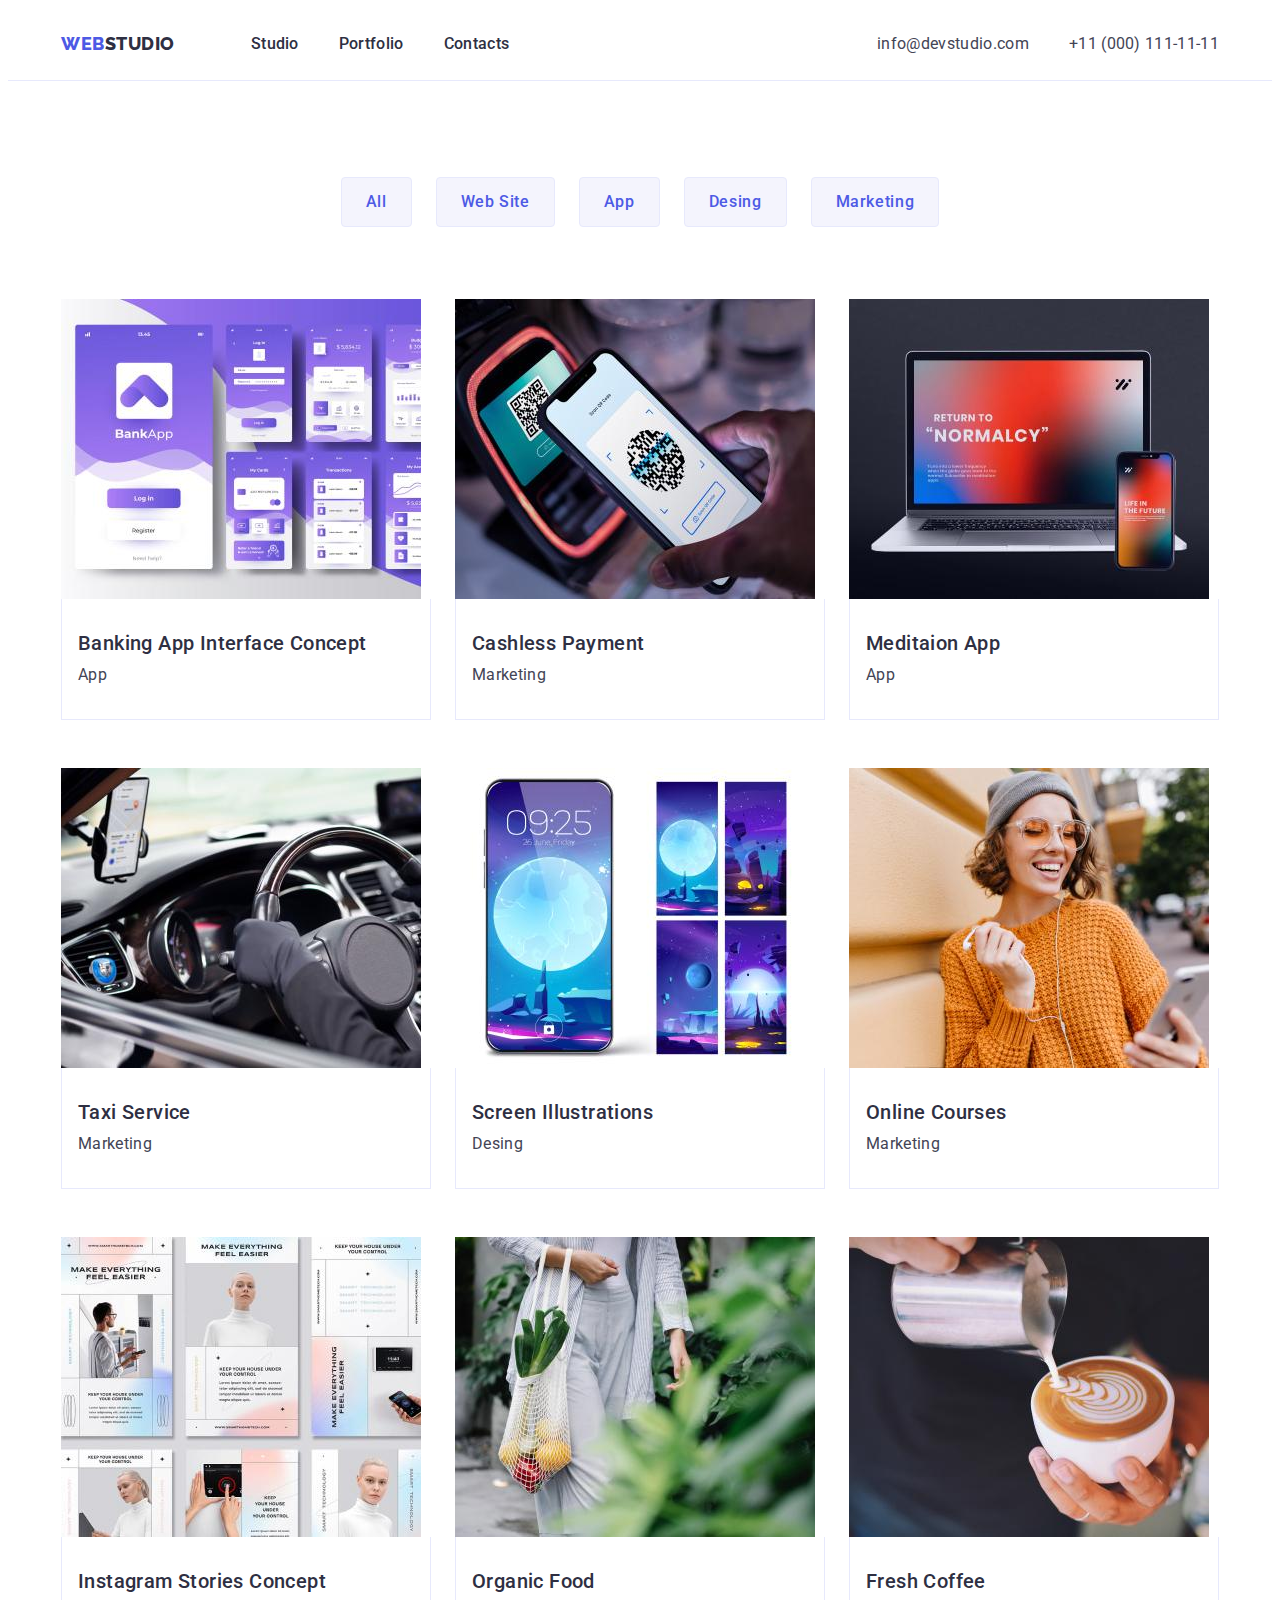
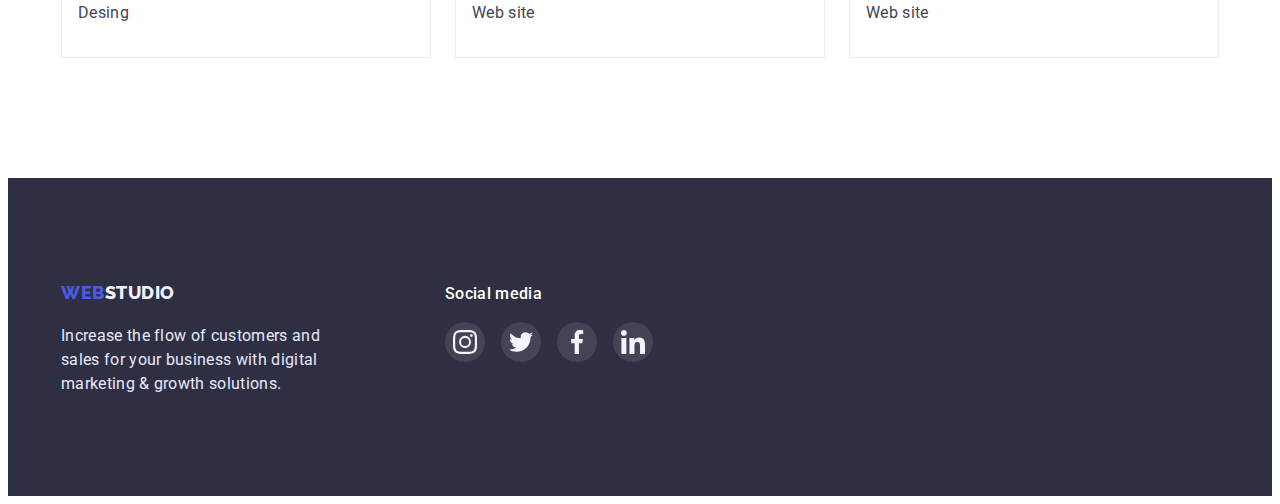
==== portfolio.html @ 3898a959 "Initial commit" ====
<!DOCTYPE html>
<html lang="en">
  <head>
    <meta charset="UTF-8" />
    <meta http-equiv="X-UA-Compatible" content="IE=edge" />
    <meta name="viewport" content="width=device-width, initial-scale=1.0" />
    <title>Portfolio</title>
    <link href="https://fonts.googleapis.com/css2?family=Raleway:wght@800&family=Roboto:wght@400;500;700;900&display=swap" 
    rel="stylesheet">
    <link rel="stylesheet" href="https://cdnjs.cloudflare.com/ajax/libs/modern-normalize/1.1.0/modern-normalize.min.css" 
    integrity="sha512-wpPYUAdjBVSE4KJnH1VR1HeZfpl1ub8YT/NKx4PuQ5NmX2tKuGu6U/JRp5y+Y8XG2tV+wKQpNHVUX03MfMFn9Q==" 
    crossorigin="anonymous" 
    referrerpolicy="no-referrer" 
    />
    <link rel="stylesheet" href="./css/styles.css">
  </head>
  <body>
    <header class="page-header">
      <div class="container header-container">
        <nav class="wrap-header">
          <a href="./index.html" class="logo-header link"><span class="accent">Web</span>Studio</a>
          <ul class="site-nav wrap-header dots">
            <li><a href="./index.html" class="nav-link link">Studio</a></li>
            <li><a href="./portfolio.html" class="nav-link link">Portfolio</a></li>
            <li><a href="" class="nav-link link">Contacts</a></li>
          </ul>
        </nav>
        <address class="address">
          <ul class="wrap-adress dots">
              <li><a href="mailto:info@devstudio.com" class="contact-link link">info@devstudio.com</a></li>
              <li><a href="tel:+110001111111" class="contact-link link">+11 (000) 111-11-11</a></li>
          </ul>
        </address>
      </div>
    </header>
    <main>
      <section class="portfolio">
        <h1 class="visually-hidden">Filters</h1>
        <div class="container">
          <ul class="list-filters dots">
              <li><button type="button" class="filters">All</button></li>
              <li><button type="button" class="filters">Web Site</button></li>
              <li><button type="button" class="filters">App</button></li>
              <li><button type="button" class="filters">Desing</button></li>
              <li><button type="button" class="filters">Marketing</button></li>
          </ul>
          <h2 class="visually-hidden">Projects</h2>
          <ul class="projects dots">
            <li class="project-card">
              <a class="projects-card-link link">
                <img
                  src="./images/img(1).jpg"
                  alt="Banking App"
                  width="360"
                />
                <div class="project-content">
                  <h3 class="project-title">Banking App Interface Concept</h3>
                  <p class="project-type">App</p>
                </div>
                </a>
            </li>
            <li class="project-card">
              <a class="projects-card-link link">
                <img
                  src="./images/img(2).jpg"
                  alt="Cashless Payment"
                  width="360"
                />
                <div class="project-content">
                  <h3 class="project-title">Cashless Payment</h3>
                  <p class="project-type">Marketing</p>
                </div>
              </a>
            </li>
            <li class="project-card">
              <a class="projects-card-link link">
                <img
                  src="./images/img(3).jpg"
                  alt="Meditaion App"
                  width="360"
                />
                <div class="project-content">
                  <h3 class="project-title">Meditaion App</h3>
                  <p class="project-type">App</p>
                </div>
              </a>
            </li>
            <li class="project-card">
              <a class="projects-card-link link">
                <img
                  src="./images/img(4).jpg"
                  alt="Taxi Service"
                  width="360"
                />
                <div class="project-content">
                  <h3 class="project-title">Taxi Service</h3>
                  <p class="project-type">Marketing</p>
                </div>
              </a>
            </li>
            <li class="project-card">
              <a class="projects-card-link link">
                <img
                  src="./images/img(5).jpg"
                  alt="Screen Illustrations"
                  width="360"
                />
                <div class="project-content">
                  <h3 class="project-title">Screen Illustrations</h3>
                  <p class="project-type">Desing</p>
                </div>
              </a>
            </li>
            <li class="project-card">
              <a class="projects-card-link link">
                <img
                  src="./images/img(6).jpg"
                  alt="Online Courses"
                  width="360"
                />
                <div class="project-content">
                  <h3 class="project-title">Online Courses</h3>
                  <p class="project-type">Marketing</p>
                </div>
              </a>
            </li>
            <li class="project-card">
              <a class="projects-card-link link">
                <img
                  src="./images/img(7).jpg"
                  alt="Instagram Stories Concept"
                  width="360"
                />
                <div class="project-content">
                  <h3 class="project-title">Instagram Stories Concept</h3>
                  <p class="project-type">Desing</p>
                </div>
              </a>
            </li>
            <li class="project-card">
              <a class="projects-card-link link">
                <img
                src="./images/img(8).jpg"
                alt="Organic Food"
                width="360"
              />
              <div class="project-content">
                <h3 class="project-title">Organic Food</h3>
                <p class="project-type">Web site</p>
              </div>
              </a>
            </li>
            <li class="project-card">
              <a class="projects-card-link link">
                <img
                src="./images/img(9).jpg"
                alt="Fresh Coffee"
                width="360"
              />
              <div class="project-content">
                <h3 class="project-title">Fresh Coffee</h3>
                <p class="project-type">Web site</p>
              </div>
              </a>
            </li>
          </ul>
        </div>
      </section>
    </main>
    <footer class="page-footer">
      <div class="container footer-container">
        <div class="footer-logo">
          <a href="./index.html" class="logo-footer link"><span class="accent">Web</span>Studio</a>
          <p class="text-footer">
            Increase the flow of customers and sales for your business with digital marketing & growth solutions.
          </p>
        </div>
          <div class="footer-soc-contacts">
          <p class="footer-soc-header">Social media</p>
          <ul class="footer-soc-list list dots">
            <li class="footer-soc-item">
              <a class="footer-soc-link link" href="">
                <svg class="footer-soc-icon" wigth="24" height="24">
                  <use href="./images/icons.svg#icon-instagramteam">
                  </use>
                </svg>
              </a>
            </li>
            <li class="footer-soc-item">
              <a class="footer-soc-link link" href="">
                <svg class="footer-soc-icon" wigth="24" height="24">
                  <use href="./images/icons.svg#icon-twitterteam">
                  </use>
                </svg>
              </a>
            </li>
            <li class="footer-soc-item">
              <a class="footer-soc-link link" href="">
                <svg class="footer-soc-icon" wigth="24" height="24">
                  <use href="./images/icons.svg#icon-facebookteam">
                  </use>
                </svg>
              </a>
            </li>
            <li class="footer-soc-item">
              <a class="footer-soc-link link" href="">
                <svg class="footer-soc-icon" wigth="24" height="24">
                  <use href="./images/icons.svg#icon-linkedinteam">
                  </use>
                </svg>
              </a>
            </li>
          </ul>
          </div>
      </div>
    </footer>
  </body>
</html>
---- css/styles.css ----
/* --------------WEBSTUDIO-----------*/
:root {
    --main-navy: #2E2F42;
    --text-slate: #434455;
    --main-white: #ffffff;
    --logo-iris: #4D5AE5;
    --active-ocean: #404BBF;
    --back-cloud: #F4F4FD;
    --cornflower: #E7E9FC;
    --outline-color: red;
    --border-color: #8E8F99;
    --active-icons: #31D0AA;
    --footer-link-bg: rgba(255, 255, 255, 0.1);
    --hero-gradient: linear-gradient(rgba(46, 47, 66, 0.7), rgba(46, 47, 66, 0.7));

  }
html {
    box-sizing: border-box;
}

  /* обнулили автоматичні маржин і падінг*/
p,
h1,
h2,
h3,
h4,
h5,
h6 {
    margin: 0;
}
ul {
    margin: 0;
    padding-left: 0;
  }
img {
    display: block;
    max-width: 100%;
    height: auto;
}
.dots {
    list-style: none; 
}
.link {
    text-decoration: none;
}
.list {
    list-style: none;
}
body {
    color: var(--main-navy);
    background-color: var(--main-white);
    font-family: 'Roboto', sans-serif;
    font-weight: 400;
}
.container {
    max-width: 1158px;
    padding: 0 15px;
    margin: 0 auto;
    /*outline: 2px solid var(--outline-color);*/
}
.page-header {
    border-bottom: 1px solid var(--cornflower);
    padding-top: 24px;
    padding-bottom: 24px;
    
}
.header-container {
    display: flex;
    justify-content: space-between;
    align-items: center;
}
.wrap-header {
    display: flex;
    justify-content: space-between;
    align-items: center;
}
.logo-header {
    color: var(--main-navy);
    font-family: 'Raleway', sans-serif;
    font-weight: 800;
    font-size: 18px;
    line-height: 1.33;
    letter-spacing: 0.03em;
    text-transform: uppercase;
    margin-right: 76px;
    
}
.accent {
    color: var(--logo-iris);
}
.site-nav {
    color: var(--main-navy);
    background-color: var(--main-white);
    gap: 40px;
    
}
.nav-link {
    font-weight: 500;
    font-size: 16px;
    line-height: 1.5;
    letter-spacing: 0.02em;
    color: var(--main-navy);
   
    
}
.nav-link:hover {
    color: var(--active-ocean);
}
.nav-link:focus {
    text-decoration: underline;
    color: var(--active-ocean);
}
.address {
    color: var(--text-slate);
    background-color: var(--main-white);
    font-style: normal;
    
}
.wrap-adress {
    display: flex;
   
    align-items: center;
    gap: 40px;
}
.contact-link {
    color: var(--text-slate);
    font-weight: 400;
    font-size: 16px;
    line-height: 1.5;
    letter-spacing: 0.02em;
    margin-right: auto;
}
.contact-link:hover {
    color: var(--active-ocean);
}
.contact-link:focus {
    color: var(--active-ocean);
}
.block {
    background-color: var(--main-navy);
    background-image: var(--hero-gradient), url('../images/people-office.jpg');
    color: var(--main-white);
    text-align: center;
    padding-top: 188px;
    padding-bottom: 188px;
    background-position: center;
    background-repeat: no-repeat;
    background-size: cover;
    max-width: 1440px;
    margin: 0px auto;
}

.block-title {
    max-width: 496px;
    height: 120px;
    font-weight: 700;
    font-size: 56px;
    line-height: 1.07;
    letter-spacing: 0.02em;
    margin: auto;
    text-align: center; 
    
}
.button {
    width: 169px;
    height: 56px;
    color: var(--main-white);
    background-color: var(--logo-iris);
    font-family: inherit;
    font-weight: 500;
    font-size: 16px;
    line-height: 1.5;
    border-radius: 4px;
    cursor: pointer;
    margin-top: 48px;
    padding: 16px 32px;
    border: none;
    
}
.button:hover {
    color: var(--main-white);
    background-color: var(--active-ocean);
}
.button:focus {
    color: var(--main-white);
    background-color: var(--active-ocean);
}


/*---Add visually-hidden--*/
.visually-hidden {
    position: absolute;
    width: 1px;
    height: 1px;
    margin: -1px;
    border: 0;
    padding: 0;
    
    white-space: nowrap;
    clip-path: inset(100%);
    clip: rect(0 0 0 0);
    overflow: hidden;
}
/*----------Section 1-------------*/
.block-specifics {
    padding-top: 120px;
    padding-bottom: 120px;

}
.wrap-specifics {
    display: flex;  
    gap: 24px;

}
.specifics-card {
    width: calc((100% - 72px)/4);
    padding: 0px;
    
  
}
.title-specifics {
    font-weight: 500;
    font-size: 20px;
    line-height: 1.2;
    letter-spacing: 0.02em;
    margin-bottom: 8px;
    margin-top: 8px;
    
}
.text-specifics {
    font-size: 16px;
    line-height: 1.5;
    letter-spacing: 0.02em;
    color: var(--text-slate);
    
}
.specifics-visual {
    width: 100%;
    height: 112px;
    border-radius: 5px;
    display: flex;
    align-items: center;
    justify-content: center;
    background-color: var(--back-cloud);
    color: var(--main-navy);
}
.specifics-icon {
    fill: currentColor;
}
/*----------Section 2-------------*/
.photos {
    padding-top: 0;
}
.wrap-photos {
    display: flex;
    gap: 24px;
}
.item-photos {
    width: calc((100% - 48px)/3);

}
.title-section {
    font-weight: 700;
    font-size: 36px;
    line-height: 1.11;
    text-align: center;
    letter-spacing: 0.02em;
    text-transform: capitalize;
    margin-bottom: 72px;
}
/*----------Section3-------------*/
.team {
    background-color: var(--back-cloud);
    padding-top: 120px;
    padding-bottom: 110px;

}
.wrap-team {
    display: flex;
    gap: 24px;
}
.team-card {
    color: var(--main-navy);
    background-color: var(--main-white);
    width: calc((100% - 72px)/4);
    box-shadow: 0px 1px 6px rgba(46, 47, 66, 0.08), 0px 1px 1px rgba(46, 47, 66, 0.16), 0px 2px 1px rgba(46, 47, 66, 0.08);
    border-radius: 0px 0px 4px 4px;
}
.card-content {
    padding: 32px 16px;
   
}
.title-team {
    font-weight: 500;
    font-size: 20px;
    line-height: 1.2;
    letter-spacing: 0.02em;
    margin-bottom: 8px;
    text-align: center;
}

.text-team {
    font-size: 16px;
    line-height: 1.5;
    letter-spacing: 0.02em;
    color: var(--text-slate);
    text-align: center;
    margin-bottom: 8px;
    
}
/*-----------------------SVG Icons------------*/
.team-soc-list {
   
    display: flex;
    justify-content: center;
    align-items: center;
    gap: 24px;
    
}
.team-soc-item {
    height: 40px;
    width: 40px;
}
.team-soc-link {
    background: var(--logo-iris);
    color: var(--cornflower);
    width: 100%;
    height: 100%;
    border-radius: 50%;
    display: flex;
    justify-content: center;
    align-items: center;
    
}
.team-soc-icon {
    fill: currentColor;
}
.team-soc-link:is(:hover, :focus) {
    background: var(--active-ocean);
    color: var(--cornflower);
}
/*------------Section 4 Customers---------*/

.customers {
    padding-top: 130px;
    padding-bottom: 120px;
}
.customers-list {
    display: flex;
    justify-content: space-between;
    gap: 24px;
}
.customers-item {
    width: calc((100% - 120px)/6);
    height: 88px;
}
.customers-link {
    padding: 16px 32px;
    display: flex;
    color: var(--border-color);
    width: 100%;
    height: 100%;
    border: 1px solid var(--border-color);
    border-radius: 5px;
}
.customers-icon {
    fill: currentColor;
}

.customers-link:is(:hover, :focus) {
    border-color: var(--active-ocean);
    color: var(--active-ocean);
}


/*----------Footer-------------*/
.page-footer {
    background-color: var(--main-navy);
    color: var(--cornflower);
    padding-top: 100px;
    padding-bottom: 100px;
}
.footer-container {
    display: flex;
    align-items: baseline;
    gap: 120px;
}
.footer-logo {
    display: wrap;
}
.logo-footer {
    color: var(--back-cloud);
    font-family: 'Raleway', sans-serif;
    font-weight: 800;
    font-size: 18px;
    line-height: 1.67;
    letter-spacing: 0.03em;
    text-transform: uppercase;
    margin-bottom: 16px;
}
.text-footer {
    font-size: 16px;
    line-height: 1.5;
    letter-spacing: 0.02em;
    margin-top: 16px;
    width: 264px;
}
.footer-soc-contacts {
    display: block;
}
.footer-soc-header {
    color: var(--main-white);
    font-weight: 500;
    font-size: 16px;
    line-height: 1.5;
    letter-spacing: 0.02em;
    margin-bottom: 16px;
}
.footer-soc-list {
    display: flex;
    gap: 16px;
}
.footer-soc-item {
    width: 40px;
    height: 40px;

}
.footer-soc-link {
    background: var(--footer-link-bg);
    color: var(--back-cloud);
    width: 100%;
    height: 100%;
    border-radius: 50%;
    display: flex;
    justify-content: center;
    align-items: center;

}
.footer-soc-icon {
    fill: currentColor;
}
.footer-soc-link:is(:hover, :focus) {
    background: var(--active-icons);
    color: var(--back-cloud);
}


/*--------------------PoRTFOLIO-----------------*/
.portfolio {
    padding-top: 96px;
    padding-bottom: 120px;
}
.list-filters {
    margin-bottom: 72px;
    display: flex;
    justify-content: center;
    gap: 24px;
}  
.filters {
    font-family: inherit;
    font-weight: 500;
    font-size: 16px;
    line-height: 1.5;
    text-align: center;
    letter-spacing: 0.04em;
    color: var(--logo-iris);
    background-color: var(--back-cloud);
    cursor: pointer;
    border: 1px solid var(--cornflower);
    border-radius: 4px;
    padding: 12px 24px;

}
.filters:hover {
    color: var(--main-white);
    background-color: var(--active-ocean);
    border-color: transparent;
    box-shadow: 0px 3px 1px rgba(0, 0, 0, 0.1), 0px 2px 1px rgba(0, 0, 0, 0.08), 0px 2px 2px rgba(0, 0, 0, 0.12);
}
.filters:focus {
    color: var(--main-white);
    background-color: var(--active-ocean);
    border-color: transparent;
    box-shadow: 0px 3px 1px rgba(0, 0, 0, 0.1), 0px 2px 1px rgba(0, 0, 0, 0.08), 0px 2px 2px rgba(0, 0, 0, 0.12);
}
.projects {
    color: var(--main-navy);
    display: flex;
    flex-wrap: wrap;
    column-gap: 24px;
    row-gap: 48px;
}   
.projects-card-link {
    display: block;
    cursor: pointer;
}
.projects-card-link:is(:hover, :focus) {
    box-shadow: 0px 1px 6px rgba(46, 47, 66, 0.08), 0px 1px 1px rgba(46, 47, 66, 0.16), 0px 2px 1px rgba(46, 47, 66, 0.08);
}
.project-card {
    width: calc((100% - 48px)/3);
    background: var(--main-white);


}
.project-content {
    padding: 32px 16px;
    border-left: 1px solid var(--cornflower);
    border-right: 1px solid var(--cornflower);
    border-bottom: 1px solid var(--cornflower);
    
}
.project-title {
    font-weight: 500;
    font-size: 20px;
    line-height: 1.2;
    letter-spacing: 0.02em;
    margin-bottom: 8px;
    
    
}
.project-type {
    font-size: 16px;
    line-height: 1.5;
    letter-spacing: 0.02em;
    color: var(--text-slate);
}
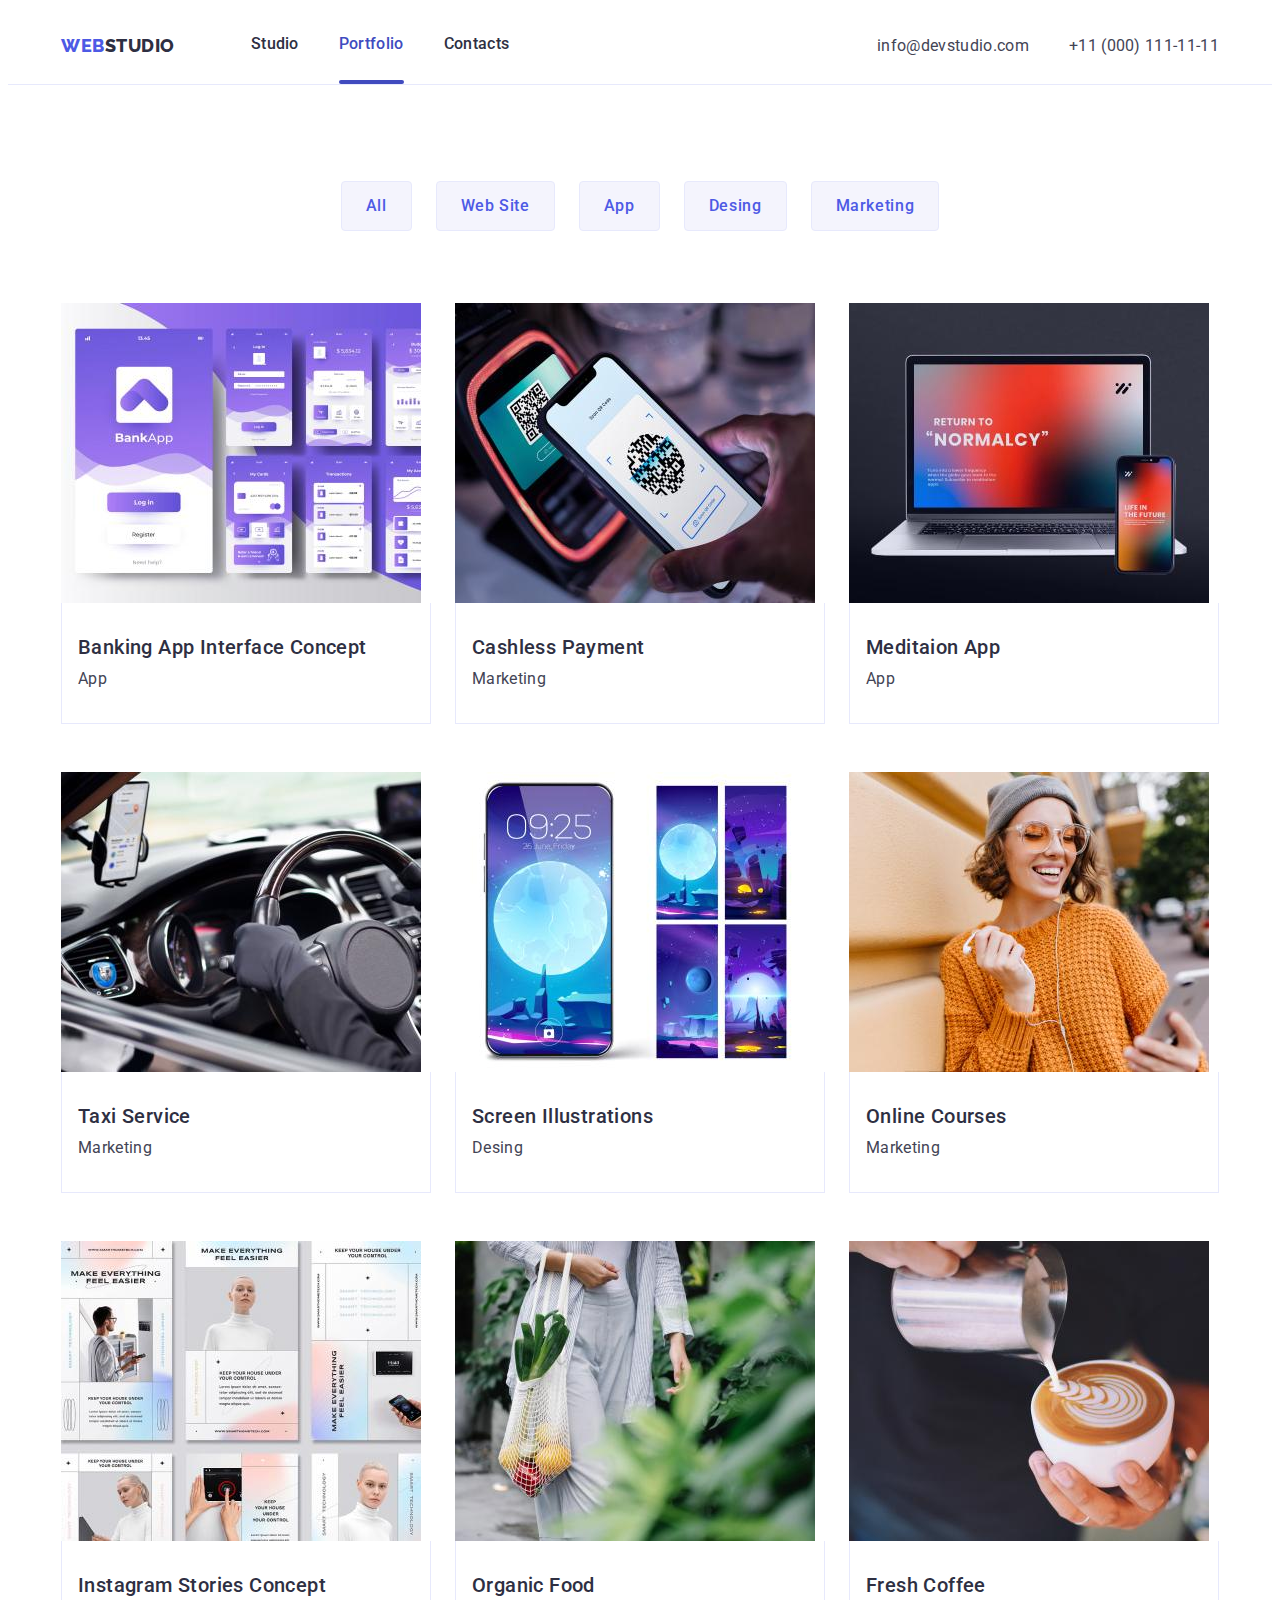
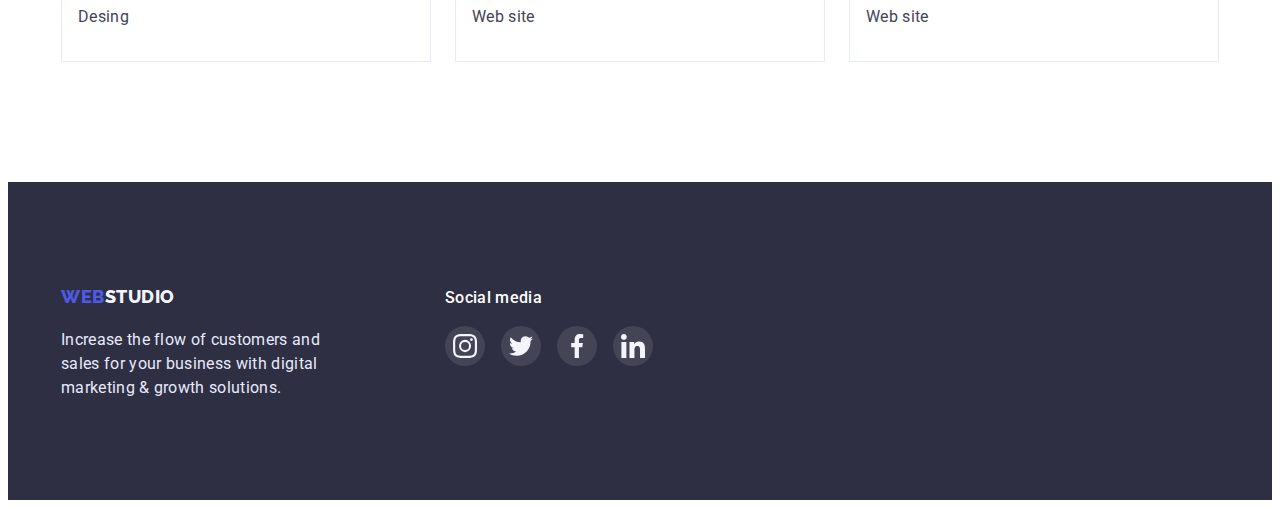
==== commit eebb5da6: "add activity with links in header" ====
--- a/portfolio.html
+++ b/portfolio.html
@@ -12,6 +12,10 @@
     crossorigin="anonymous" 
     referrerpolicy="no-referrer" 
     />
+    <link
+    rel="stylesheet"
+    href="https://cdnjs.cloudflare.com/ajax/libs/animate.css/4.1.1/animate.min.css"
+  />
     <link rel="stylesheet" href="./css/styles.css">
   </head>
   <body>
@@ -21,7 +25,7 @@
           <a href="./index.html" class="logo-header link"><span class="accent">Web</span>Studio</a>
           <ul class="site-nav wrap-header dots">
             <li><a href="./index.html" class="nav-link link">Studio</a></li>
-            <li><a href="./portfolio.html" class="nav-link link">Portfolio</a></li>
+            <li><a href="./portfolio.html" class="nav-link current link">Portfolio</a></li>
             <li><a href="" class="nav-link link">Contacts</a></li>
           </ul>
         </nav>
@@ -48,11 +52,13 @@
           <ul class="projects dots">
             <li class="project-card">
               <a class="projects-card-link link">
+                <div class="project-img">
                 <img
                   src="./images/img(1).jpg"
                   alt="Banking App"
                   width="360"
                 />
+                </div>
                 <div class="project-content">
                   <h3 class="project-title">Banking App Interface Concept</h3>
                   <p class="project-type">App</p>
--- a/css/styles.css
+++ b/css/styles.css
@@ -12,6 +12,7 @@
     --active-icons: #31D0AA;
     --footer-link-bg: rgba(255, 255, 255, 0.1);
     --hero-gradient: linear-gradient(rgba(46, 47, 66, 0.7), rgba(46, 47, 66, 0.7));
+    --timing-function: cubic-bezier(0.4, 0, 0.2, 1);
 
   }
 html {
@@ -60,8 +61,7 @@
 }
 .page-header {
     border-bottom: 1px solid var(--cornflower);
-    padding-top: 24px;
-    padding-bottom: 24px;
+    
     
 }
 .header-container {
@@ -95,20 +95,53 @@
     
 }
 .nav-link {
-    font-weight: 500;
-    font-size: 16px;
-    line-height: 1.5;
-    letter-spacing: 0.02em;
-    color: var(--main-navy);
+    display: block;
+    padding-top: 24px;
+    padding-bottom: 28px;
+    font-weight: 500;
+    font-size: 16px;
+    line-height: 1.5;
+    letter-spacing: 0.02em;
+    color: var(--main-navy);
+    position: relative;
    
     
 }
 .nav-link:hover {
     color: var(--active-ocean);
+    transition: opacity 250ms var(--timing-function);
 }
 .nav-link:focus {
     text-decoration: underline;
     color: var(--active-ocean);
+    transition: opacity 250ms var(--timing-function);
+}
+.current {
+   
+    color: var(--active-ocean);
+    /*
+    display: block;
+    padding-bottom: 28px;
+    padding-top: 24px;
+    font-weight: 500;
+    font-size: 16px;
+    line-height: 1.5;
+    letter-spacing: 0.02em;*/
+}
+.nav-link::after {
+    display: block;
+    content: "";
+    position: absolute;
+    bottom: 0;
+    background: var(--active-ocean);
+    border-radius: 2px;
+    height: 4px;
+    width: 100%;
+    opacity: 0;
+    transition: opacity 250ms var(--timing-function);
+}
+.current::after {
+    opacity: 1;
 }
 .address {
     color: var(--text-slate);
@@ -132,9 +165,11 @@
 }
 .contact-link:hover {
     color: var(--active-ocean);
+    transition: opacity 250ms var(--timing-function);
 }
 .contact-link:focus {
     color: var(--active-ocean);
+    transition: opacity 250ms var(--timing-function);
 }
 .block {
     background-color: var(--main-navy);
@@ -493,6 +528,7 @@
 .projects-card-link {
     display: block;
     cursor: pointer;
+    position: relative;
 }
 .projects-card-link:is(:hover, :focus) {
     box-shadow: 0px 1px 6px rgba(46, 47, 66, 0.08), 0px 1px 1px rgba(46, 47, 66, 0.16), 0px 2px 1px rgba(46, 47, 66, 0.08);
@@ -524,4 +560,27 @@
     line-height: 1.5;
     letter-spacing: 0.02em;
     color: var(--text-slate);
+}
+.project-img {
+    position: relative;
+}
+.projects-card-link::before {
+    display: inline-block;
+    content: "";
+    position: absolute;
+    background: var(--logo-iris);
+    top: 0;
+    left: 0;
+    width: 100%;
+    height: 100%;
+    padding-bottom: 120px;
+    transform: translateY(-100%);
+    transition: transform 250mc var(--timing-function) ;
+    opacity: 0;
+}
+.projects-card-link:hover::before {
+    opacity: 1;
+}
+.projects-card-link .projects-card-link::before {
+    transform: translateY(0);
 }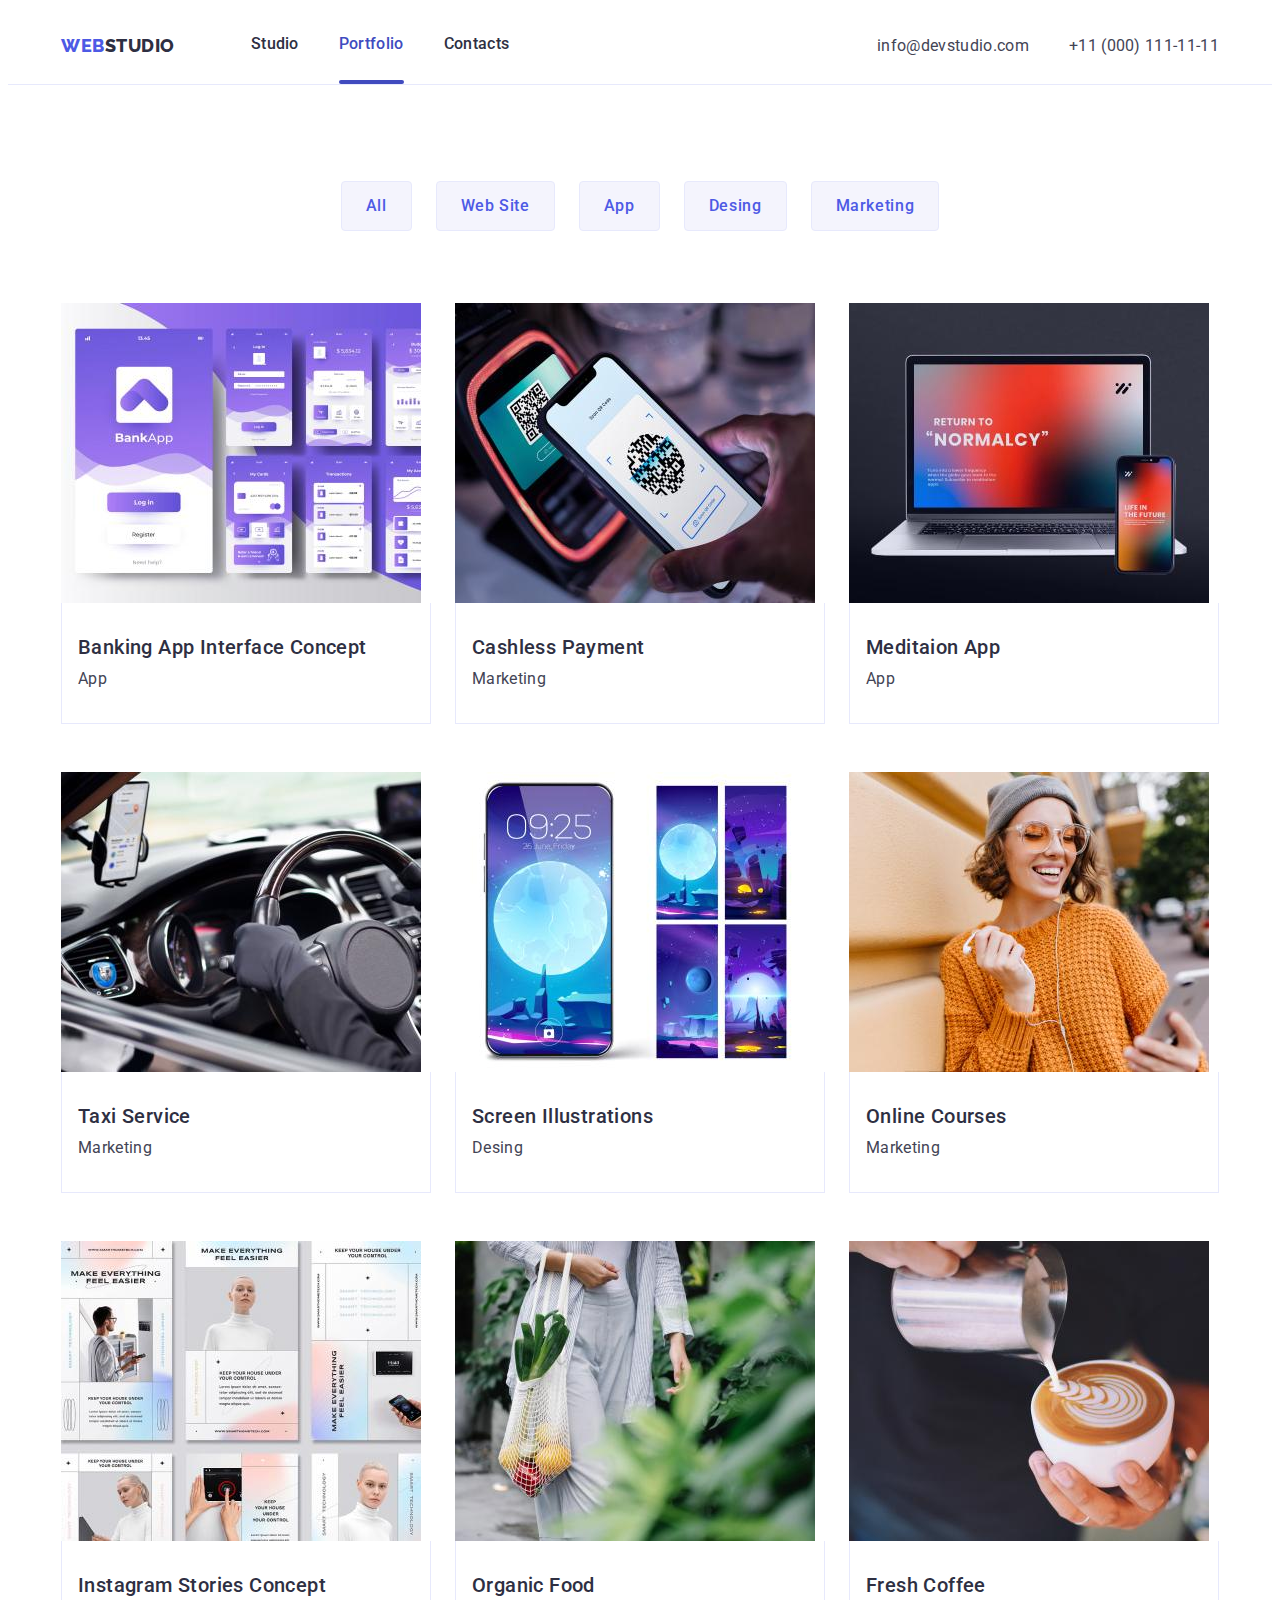
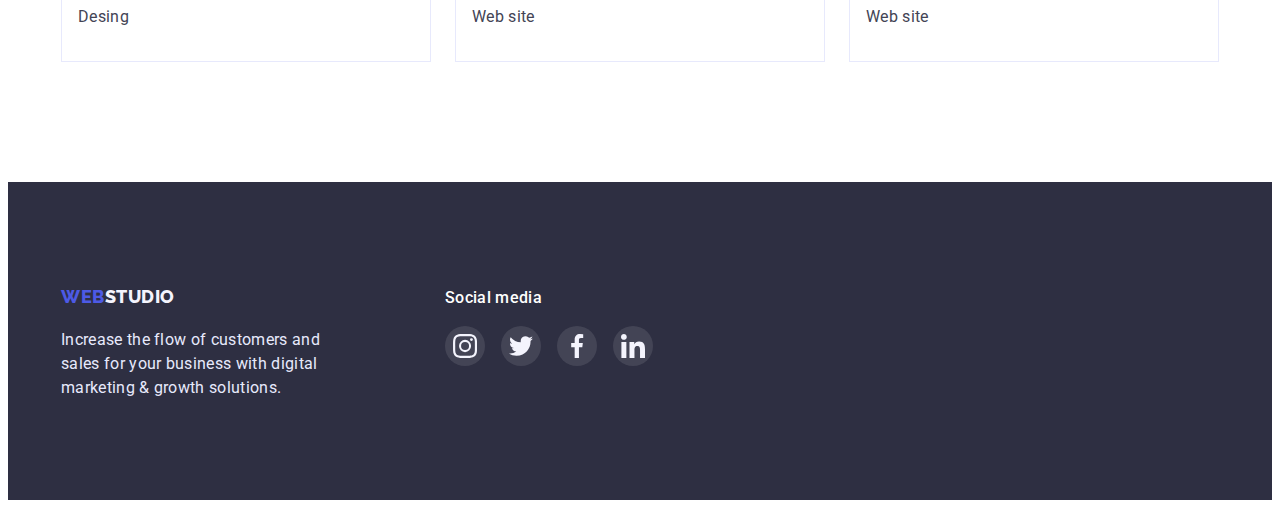
==== commit a79b4986: "update" ====
--- a/portfolio.html
+++ b/portfolio.html
@@ -52,12 +52,15 @@
           <ul class="projects dots">
             <li class="project-card">
               <a class="projects-card-link link">
-                <div class="project-img">
+                <div class="project-thumb">
                 <img
                   src="./images/img(1).jpg"
                   alt="Banking App"
                   width="360"
                 />
+                <div class="project-overlay">
+                  <p>14 Stylish and User-Friendly App Design Concepts · Task Manager App · Calorie Tracker App · Exotic Fruit Ecommerce App · Cloud Storage App</p>
+                </div>
                 </div>
                 <div class="project-content">
                   <h3 class="project-title">Banking App Interface Concept</h3>
@@ -67,11 +70,16 @@
             </li>
             <li class="project-card">
               <a class="projects-card-link link">
+                <div class="project-thumb">
                 <img
                   src="./images/img(2).jpg"
                   alt="Cashless Payment"
                   width="360"
                 />
+                <div class="project-overlay">
+                  <p>14 Stylish and User-Friendly App Design Concepts · Task Manager App · Calorie Tracker App · Exotic Fruit Ecommerce App · Cloud Storage App</p>
+                </div>
+                </div>
                 <div class="project-content">
                   <h3 class="project-title">Cashless Payment</h3>
                   <p class="project-type">Marketing</p>
@@ -80,11 +88,16 @@
             </li>
             <li class="project-card">
               <a class="projects-card-link link">
+                <div class="project-thumb">
                 <img
                   src="./images/img(3).jpg"
                   alt="Meditaion App"
                   width="360"
                 />
+                <div class="project-overlay">
+                  <p>14 Stylish and User-Friendly App Design Concepts · Task Manager App · Calorie Tracker App · Exotic Fruit Ecommerce App · Cloud Storage App</p>
+                </div>
+                </div>
                 <div class="project-content">
                   <h3 class="project-title">Meditaion App</h3>
                   <p class="project-type">App</p>
@@ -93,11 +106,16 @@
             </li>
             <li class="project-card">
               <a class="projects-card-link link">
+                <div class="project-thumb">
                 <img
                   src="./images/img(4).jpg"
                   alt="Taxi Service"
                   width="360"
                 />
+                <div class="project-overlay">
+                  <p>14 Stylish and User-Friendly App Design Concepts · Task Manager App · Calorie Tracker App · Exotic Fruit Ecommerce App · Cloud Storage App</p>
+                </div>
+                </div>
                 <div class="project-content">
                   <h3 class="project-title">Taxi Service</h3>
                   <p class="project-type">Marketing</p>
@@ -106,11 +124,16 @@
             </li>
             <li class="project-card">
               <a class="projects-card-link link">
+                <div class="project-thumb">
                 <img
                   src="./images/img(5).jpg"
                   alt="Screen Illustrations"
                   width="360"
                 />
+                <div class="project-overlay">
+                  <p>14 Stylish and User-Friendly App Design Concepts · Task Manager App · Calorie Tracker App · Exotic Fruit Ecommerce App · Cloud Storage App</p>
+                </div>
+                </div>
                 <div class="project-content">
                   <h3 class="project-title">Screen Illustrations</h3>
                   <p class="project-type">Desing</p>
@@ -119,11 +142,16 @@
             </li>
             <li class="project-card">
               <a class="projects-card-link link">
+                <div class="project-thumb">
                 <img
                   src="./images/img(6).jpg"
                   alt="Online Courses"
                   width="360"
                 />
+                <div class="project-overlay">
+                  <p>14 Stylish and User-Friendly App Design Concepts · Task Manager App · Calorie Tracker App · Exotic Fruit Ecommerce App · Cloud Storage App</p>
+                </div>
+                </div>
                 <div class="project-content">
                   <h3 class="project-title">Online Courses</h3>
                   <p class="project-type">Marketing</p>
@@ -132,11 +160,16 @@
             </li>
             <li class="project-card">
               <a class="projects-card-link link">
-                <img
-                  src="./images/img(7).jpg"
-                  alt="Instagram Stories Concept"
-                  width="360"
-                />
+                <div class="project-thumb">
+                  <img
+                    src="./images/img(7).jpg"
+                    alt="Instagram Stories Concept"
+                    width="360"
+                   />
+                  <div class="project-overlay">
+                  <p>14 Stylish and User-Friendly App Design Concepts · Task Manager App · Calorie Tracker App · Exotic Fruit Ecommerce App · Cloud Storage App</p>
+                  </div>
+                </div>
                 <div class="project-content">
                   <h3 class="project-title">Instagram Stories Concept</h3>
                   <p class="project-type">Desing</p>
@@ -145,24 +178,34 @@
             </li>
             <li class="project-card">
               <a class="projects-card-link link">
+                <div class="project-thumb">
                 <img
                 src="./images/img(8).jpg"
                 alt="Organic Food"
                 width="360"
-              />
-              <div class="project-content">
+                />
+                <div class="project-overlay">
+                  <p>14 Stylish and User-Friendly App Design Concepts · Task Manager App · Calorie Tracker App · Exotic Fruit Ecommerce App · Cloud Storage App</p>
+                </div>
+                </div>
+                <div class="project-content">
                 <h3 class="project-title">Organic Food</h3>
                 <p class="project-type">Web site</p>
-              </div>
-              </a>
-            </li>
-            <li class="project-card">
-              <a class="projects-card-link link">
+                </div>
+              </a>
+            </li>
+            <li class="project-card">
+              <a class="projects-card-link link">
+                <div class="project-thumb">
                 <img
                 src="./images/img(9).jpg"
                 alt="Fresh Coffee"
                 width="360"
-              />
+                />
+                <div class="project-overlay">
+                  <p>14 Stylish and User-Friendly App Design Concepts · Task Manager App · Calorie Tracker App · Exotic Fruit Ecommerce App · Cloud Storage App</p>
+                </div>
+                </div>
               <div class="project-content">
                 <h3 class="project-title">Fresh Coffee</h3>
                 <p class="project-type">Web site</p>
@@ -186,7 +229,7 @@
           <ul class="footer-soc-list list dots">
             <li class="footer-soc-item">
               <a class="footer-soc-link link" href="">
-                <svg class="footer-soc-icon" wigth="24" height="24">
+                <svg class="footer-soc-icon" width="24" height="24">
                   <use href="./images/icons.svg#icon-instagramteam">
                   </use>
                 </svg>
@@ -194,7 +237,7 @@
             </li>
             <li class="footer-soc-item">
               <a class="footer-soc-link link" href="">
-                <svg class="footer-soc-icon" wigth="24" height="24">
+                <svg class="footer-soc-icon" width="24" height="24">
                   <use href="./images/icons.svg#icon-twitterteam">
                   </use>
                 </svg>
@@ -202,7 +245,7 @@
             </li>
             <li class="footer-soc-item">
               <a class="footer-soc-link link" href="">
-                <svg class="footer-soc-icon" wigth="24" height="24">
+                <svg class="footer-soc-icon" width="24" height="24">
                   <use href="./images/icons.svg#icon-facebookteam">
                   </use>
                 </svg>
@@ -210,7 +253,7 @@
             </li>
             <li class="footer-soc-item">
               <a class="footer-soc-link link" href="">
-                <svg class="footer-soc-icon" wigth="24" height="24">
+                <svg class="footer-soc-icon" width="24" height="24">
                   <use href="./images/icons.svg#icon-linkedinteam">
                   </use>
                 </svg>
--- a/css/styles.css
+++ b/css/styles.css
@@ -12,7 +12,6 @@
     --active-icons: #31D0AA;
     --footer-link-bg: rgba(255, 255, 255, 0.1);
     --hero-gradient: linear-gradient(rgba(46, 47, 66, 0.7), rgba(46, 47, 66, 0.7));
-    --timing-function: cubic-bezier(0.4, 0, 0.2, 1);
 
   }
 html {
@@ -104,17 +103,16 @@
     letter-spacing: 0.02em;
     color: var(--main-navy);
     position: relative;
-   
+    transition: color 250ms cubic-bezier(0.4, 0, 0.2, 1);
+    transition: text-decoration 250ms cubic-bezier(0.4, 0, 0.2, 1);
     
 }
 .nav-link:hover {
     color: var(--active-ocean);
-    transition: opacity 250ms var(--timing-function);
 }
 .nav-link:focus {
     text-decoration: underline;
     color: var(--active-ocean);
-    transition: opacity 250ms var(--timing-function);
 }
 .current {
    
@@ -138,7 +136,7 @@
     height: 4px;
     width: 100%;
     opacity: 0;
-    transition: opacity 250ms var(--timing-function);
+    transition: opacity 250ms cubic-bezier(0.4, 0, 0.2, 1);
 }
 .current::after {
     opacity: 1;
@@ -162,14 +160,13 @@
     line-height: 1.5;
     letter-spacing: 0.02em;
     margin-right: auto;
+    transition: color 250ms cubic-bezier(0.4, 0, 0.2, 1);
 }
 .contact-link:hover {
     color: var(--active-ocean);
-    transition: opacity 250ms var(--timing-function);
 }
 .contact-link:focus {
     color: var(--active-ocean);
-    transition: opacity 250ms var(--timing-function);
 }
 .block {
     background-color: var(--main-navy);
@@ -210,7 +207,8 @@
     margin-top: 48px;
     padding: 16px 32px;
     border: none;
-    
+    transition: color 250ms cubic-bezier(0.4, 0, 0.2, 1);
+    transition: background-color 250ms cubic-bezier(0.4, 0, 0.2, 1);
 }
 .button:hover {
     color: var(--main-white);
@@ -220,7 +218,59 @@
     color: var(--main-white);
     background-color: var(--active-ocean);
 }
-
+/*-----------backdrop-------------*/
+.backdrop {
+    position: fixed;
+    width: 100%;
+    height: 100%;
+    top: 0;
+    left: 0;
+    opacity: 1;
+    transition: opacity 250ms var(--timing-function);
+    -webkit-transition: opacity 250ms var(--timing-function);
+    background-color: rgba(46, 47, 66, 0.4);
+}
+.backdrop.is-hidden {
+    opacity: 0;
+    pointer-events: none;
+    visibility: hidden;
+}
+.backdrop.is-hidden .modal {
+    transform: translate(-50%, -50%) scale(0,7);
+}
+.modal {
+    position: absolute;
+    min-width: 408px;
+    min-height: 576px;
+    left: 50%;
+    top: 50%;
+    
+    transform: translate(-50%, -50%) scale(1);
+    transition: transform 250ms cubic-bezier(0.4, 0, 0.2, 1);
+    border-radius: 4px;
+    background-color: #FCFCFC;
+    box-shadow: 0px 1px 1px rgba(0, 0, 0, 0.14), 0px 1px 3px rgba(0, 0, 0, 0.12), 0px 2px 1px rgba(0, 0, 0, 0.2);
+   
+}
+.modal-close {
+    display: flex;
+    align-items: center;
+    justify-content: center;
+    position: absolute;
+    top: 24px;
+    right: 24px;
+    padding: 0;
+    width: 24px;
+    height: 24px;
+    border-radius: 50%;
+    cursor: pointer;
+    background: #E7E9FC;
+    color: black;
+    border: 1px solid rgba(0, 0, 0, 0.1);
+}
+.modal-icon {
+fill: currentColor;
+}
 
 /*---Add visually-hidden--*/
 .visually-hidden {
@@ -365,7 +415,8 @@
     display: flex;
     justify-content: center;
     align-items: center;
-    
+    transition: background 250ms cubic-bezier(0.4, 0, 0.2, 1);
+    transition: color 250ms cubic-bezier(0.4, 0, 0.2, 1);
 }
 .team-soc-icon {
     fill: currentColor;
@@ -397,11 +448,12 @@
     height: 100%;
     border: 1px solid var(--border-color);
     border-radius: 5px;
+    transition: border 250ms cubic-bezier(0.4, 0, 0.2, 1);
+    transition: color 250ms cubic-bezier(0.4, 0, 0.2, 1);
 }
 .customers-icon {
     fill: currentColor;
 }
-
 .customers-link:is(:hover, :focus) {
     border-color: var(--active-ocean);
     color: var(--active-ocean);
@@ -421,7 +473,7 @@
     gap: 120px;
 }
 .footer-logo {
-    display: wrap;
+    display: inline-block;
 }
 .logo-footer {
     color: var(--back-cloud);
@@ -469,7 +521,8 @@
     display: flex;
     justify-content: center;
     align-items: center;
-
+    transition: background 250ms cubic-bezier(0.4, 0, 0.2, 1);
+    transition: color 250ms cubic-bezier(0.4, 0, 0.2, 1);
 }
 .footer-soc-icon {
     fill: currentColor;
@@ -504,7 +557,10 @@
     border: 1px solid var(--cornflower);
     border-radius: 4px;
     padding: 12px 24px;
-
+    transition: color 250ms cubic-bezier(0.4, 0, 0.2, 1);
+    transition: background-color 250ms cubic-bezier(0.4, 0, 0.2, 1);
+    transition: border-color 250ms cubic-bezier(0.4, 0, 0.2, 1);
+    transition: box-shadow 250ms cubic-bezier(0.4, 0, 0.2, 1);
 }
 .filters:hover {
     color: var(--main-white);
@@ -529,8 +585,11 @@
     display: block;
     cursor: pointer;
     position: relative;
+    transition: border 250ms cubic-bezier(0.4, 0, 0.2, 1);
+    transition: box-shadow 250ms cubic-bezier(0.4, 0, 0.2, 1);
 }
 .projects-card-link:is(:hover, :focus) {
+    border: 1px solid var(--back-cloud);
     box-shadow: 0px 1px 6px rgba(46, 47, 66, 0.08), 0px 1px 1px rgba(46, 47, 66, 0.16), 0px 2px 1px rgba(46, 47, 66, 0.08);
 }
 .project-card {
@@ -561,26 +620,29 @@
     letter-spacing: 0.02em;
     color: var(--text-slate);
 }
-.project-img {
+.project-thumb {
     position: relative;
-}
-.projects-card-link::before {
-    display: inline-block;
-    content: "";
+    overflow: hidden;
+}
+.project-overlay {
     position: absolute;
+    font-weight: 400;
+    font-size: 16px;
+    line-height: 1.5;
+    letter-spacing: 0.02em;
+    color: var(--back-cloud);
     background: var(--logo-iris);
+    padding: 40px 32px 164px 32px;
     top: 0;
     left: 0;
     width: 100%;
     height: 100%;
-    padding-bottom: 120px;
-    transform: translateY(-100%);
-    transition: transform 250mc var(--timing-function) ;
+    transform: translateY(100%);
+    transition: transform 250ms cubic-bezier(0.4, 0, 0.2, 1);
     opacity: 0;
 }
-.projects-card-link:hover::before {
+.projects-card-link:hover .project-overlay {
     opacity: 1;
-}
-.projects-card-link .projects-card-link::before {
     transform: translateY(0);
+    
 }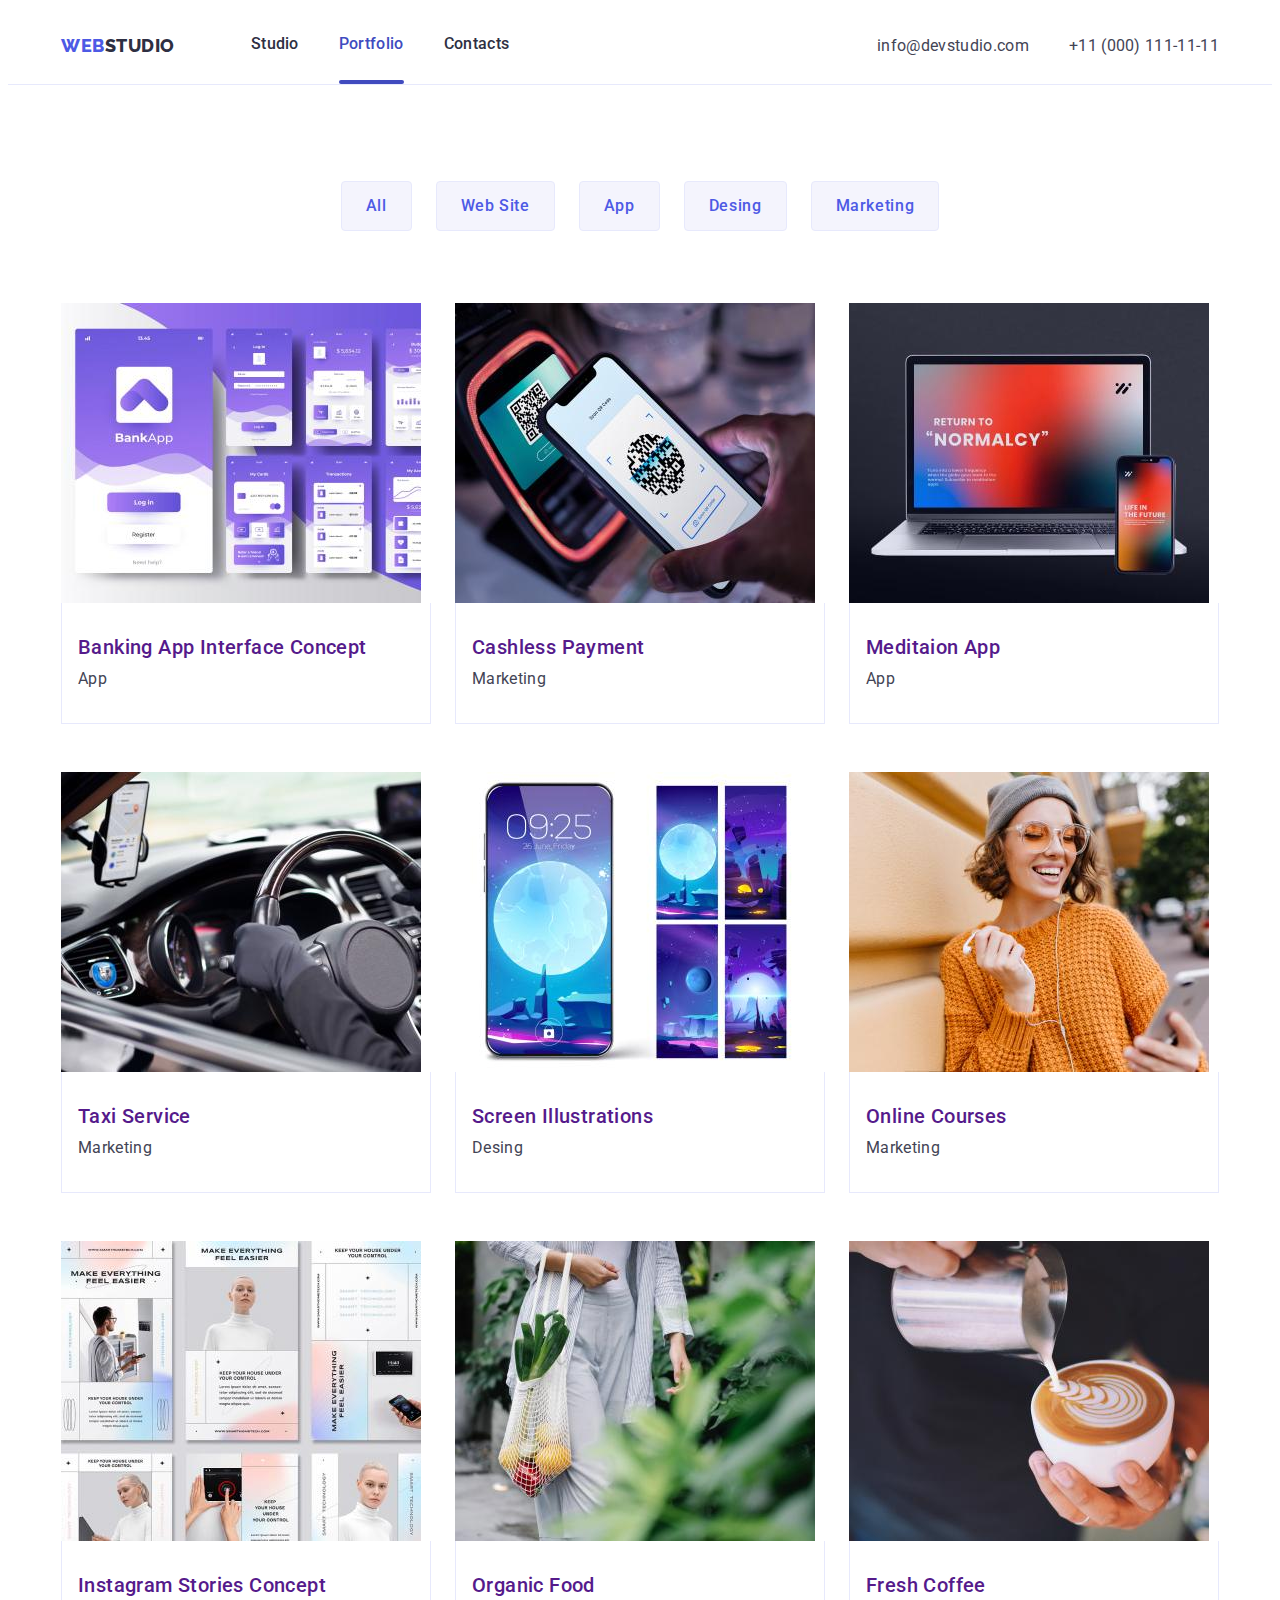
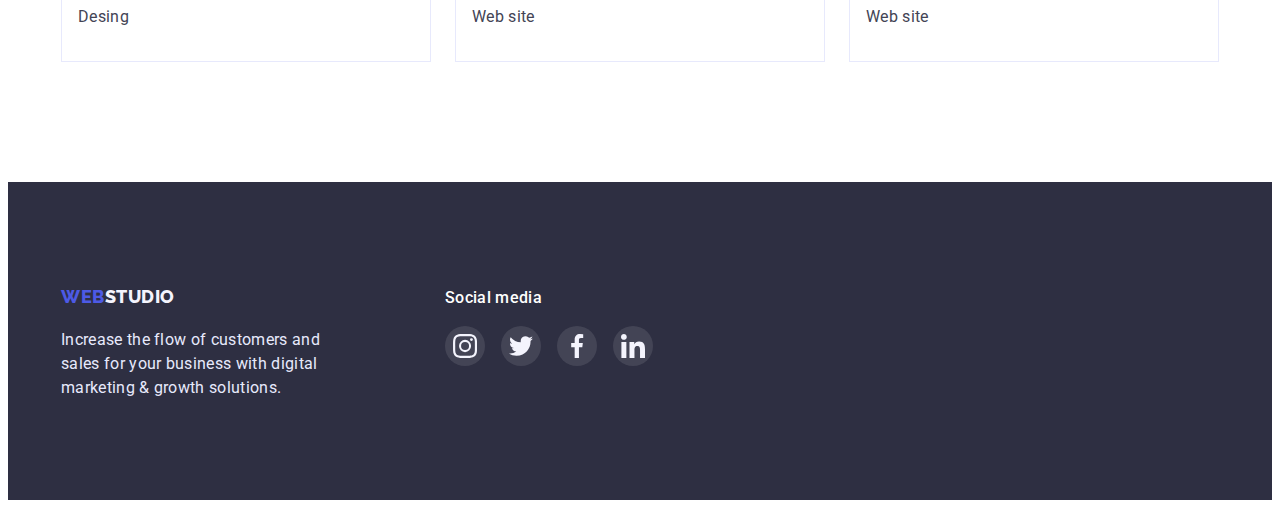
==== commit 9afdfe6b: "update" ====
--- a/portfolio.html
+++ b/portfolio.html
@@ -51,7 +51,7 @@
           <h2 class="visually-hidden">Projects</h2>
           <ul class="projects dots">
             <li class="project-card">
-              <a class="projects-card-link link">
+              <a class="projects-card-link link" href="">
                 <div class="project-thumb">
                 <img
                   src="./images/img(1).jpg"
@@ -66,10 +66,10 @@
                   <h3 class="project-title">Banking App Interface Concept</h3>
                   <p class="project-type">App</p>
                 </div>
-                </a>
-            </li>
-            <li class="project-card">
-              <a class="projects-card-link link">
+              </a>
+            </li>
+            <li class="project-card">
+              <a class="projects-card-link link" href="">
                 <div class="project-thumb">
                 <img
                   src="./images/img(2).jpg"
@@ -87,7 +87,7 @@
               </a>
             </li>
             <li class="project-card">
-              <a class="projects-card-link link">
+              <a class="projects-card-link link" href="">
                 <div class="project-thumb">
                 <img
                   src="./images/img(3).jpg"
@@ -105,7 +105,7 @@
               </a>
             </li>
             <li class="project-card">
-              <a class="projects-card-link link">
+              <a class="projects-card-link link"  href="">
                 <div class="project-thumb">
                 <img
                   src="./images/img(4).jpg"
@@ -123,7 +123,7 @@
               </a>
             </li>
             <li class="project-card">
-              <a class="projects-card-link link">
+              <a class="projects-card-link link" href="">
                 <div class="project-thumb">
                 <img
                   src="./images/img(5).jpg"
@@ -141,7 +141,7 @@
               </a>
             </li>
             <li class="project-card">
-              <a class="projects-card-link link">
+              <a class="projects-card-link link" href="">
                 <div class="project-thumb">
                 <img
                   src="./images/img(6).jpg"
@@ -159,7 +159,7 @@
               </a>
             </li>
             <li class="project-card">
-              <a class="projects-card-link link">
+              <a class="projects-card-link link" href="">
                 <div class="project-thumb">
                   <img
                     src="./images/img(7).jpg"
@@ -177,7 +177,7 @@
               </a>
             </li>
             <li class="project-card">
-              <a class="projects-card-link link">
+              <a class="projects-card-link link" href="">
                 <div class="project-thumb">
                 <img
                 src="./images/img(8).jpg"
@@ -195,7 +195,7 @@
               </a>
             </li>
             <li class="project-card">
-              <a class="projects-card-link link">
+              <a class="projects-card-link link" href="">
                 <div class="project-thumb">
                 <img
                 src="./images/img(9).jpg"
--- a/css/styles.css
+++ b/css/styles.css
@@ -12,6 +12,19 @@
     --active-icons: #31D0AA;
     --footer-link-bg: rgba(255, 255, 255, 0.1);
     --hero-gradient: linear-gradient(rgba(46, 47, 66, 0.7), rgba(46, 47, 66, 0.7));
+    --color-black: #000000;
+    --border-modal-close: 1px solid rgba(0, 0, 0, 0.1);
+    --team-card-box-shadow: 0px 1px 6px rgba(46, 47, 66, 0.08),
+        0px 1px 1px rgba(46, 47, 66, 0.16),
+        0px 2px 1px rgba(46, 47, 66, 0.08);
+    --modal-box-shadow: 0px 1px 1px rgba(0, 0, 0, 0.14),
+        0px 1px 3px rgba(0, 0, 0, 0.12),
+        0px 2px 1px rgba(0, 0, 0, 0.2);
+    --box-shadow-filters: 0px 3px 1px rgba(0, 0, 0, 0.1),
+        0px 2px 1px rgba(0, 0, 0, 0.08),
+        0px 2px 2px rgba(0, 0, 0, 0.12);
+    --backdrop-background: rgba(46, 47, 66, 0.4);
+    --modal-background: #FCFCFC;
 
   }
 html {
@@ -103,8 +116,8 @@
     letter-spacing: 0.02em;
     color: var(--main-navy);
     position: relative;
-    transition: color 250ms cubic-bezier(0.4, 0, 0.2, 1);
-    transition: text-decoration 250ms cubic-bezier(0.4, 0, 0.2, 1);
+    transition: color 250ms cubic-bezier(0.4, 0, 0.2, 1),
+        text-decoration 250ms cubic-bezier(0.4, 0, 0.2, 1);
     
 }
 .nav-link:hover {
@@ -207,8 +220,8 @@
     margin-top: 48px;
     padding: 16px 32px;
     border: none;
-    transition: color 250ms cubic-bezier(0.4, 0, 0.2, 1);
-    transition: background-color 250ms cubic-bezier(0.4, 0, 0.2, 1);
+    transition: color 250ms cubic-bezier(0.4, 0, 0.2, 1),
+        background-color 250ms cubic-bezier(0.4, 0, 0.2, 1);
 }
 .button:hover {
     color: var(--main-white);
@@ -226,9 +239,8 @@
     top: 0;
     left: 0;
     opacity: 1;
-    transition: opacity 250ms var(--timing-function);
-    -webkit-transition: opacity 250ms var(--timing-function);
-    background-color: rgba(46, 47, 66, 0.4);
+    transition: opacity 250ms cubic-bezier(0.4, 0, 0.2, 1);
+    background-color: var(--backdrop-background);
 }
 .backdrop.is-hidden {
     opacity: 0;
@@ -248,8 +260,8 @@
     transform: translate(-50%, -50%) scale(1);
     transition: transform 250ms cubic-bezier(0.4, 0, 0.2, 1);
     border-radius: 4px;
-    background-color: #FCFCFC;
-    box-shadow: 0px 1px 1px rgba(0, 0, 0, 0.14), 0px 1px 3px rgba(0, 0, 0, 0.12), 0px 2px 1px rgba(0, 0, 0, 0.2);
+    background-color: var(--modal-background);
+    box-shadow: var(--modal-box-shadow);
    
 }
 .modal-close {
@@ -264,14 +276,19 @@
     height: 24px;
     border-radius: 50%;
     cursor: pointer;
-    background: #E7E9FC;
-    color: black;
-    border: 1px solid rgba(0, 0, 0, 0.1);
+    background-color: var(--cornflower);
+    color: var(--color-black);
+    border: var(--border-modal-close);
+    transition: color 250ms cubic-bezier(0.4, 0, 0.2, 1),
+        background-color 250ms cubic-bezier(0.4, 0, 0.2, 1);
 }
 .modal-icon {
 fill: currentColor;
 }
-
+.modal-close:is(:hover, :focus) {
+    color: var(--main-white);
+    background-color: var(--active-ocean);
+}
 /*---Add visually-hidden--*/
 .visually-hidden {
     position: absolute;
@@ -368,7 +385,7 @@
     color: var(--main-navy);
     background-color: var(--main-white);
     width: calc((100% - 72px)/4);
-    box-shadow: 0px 1px 6px rgba(46, 47, 66, 0.08), 0px 1px 1px rgba(46, 47, 66, 0.16), 0px 2px 1px rgba(46, 47, 66, 0.08);
+    box-shadow: var(--team-card-box-shadow);
     border-radius: 0px 0px 4px 4px;
 }
 .card-content {
@@ -407,7 +424,7 @@
     width: 40px;
 }
 .team-soc-link {
-    background: var(--logo-iris);
+    background-color: var(--logo-iris);
     color: var(--cornflower);
     width: 100%;
     height: 100%;
@@ -415,14 +432,13 @@
     display: flex;
     justify-content: center;
     align-items: center;
-    transition: background 250ms cubic-bezier(0.4, 0, 0.2, 1);
-    transition: color 250ms cubic-bezier(0.4, 0, 0.2, 1);
+    transition: background-color 250ms cubic-bezier(0.4, 0, 0.2, 1), color 250ms cubic-bezier(0.4, 0, 0.2, 1);
 }
 .team-soc-icon {
     fill: currentColor;
 }
 .team-soc-link:is(:hover, :focus) {
-    background: var(--active-ocean);
+    background-color: var(--active-ocean);
     color: var(--cornflower);
 }
 /*------------Section 4 Customers---------*/
@@ -448,8 +464,8 @@
     height: 100%;
     border: 1px solid var(--border-color);
     border-radius: 5px;
-    transition: border 250ms cubic-bezier(0.4, 0, 0.2, 1);
-    transition: color 250ms cubic-bezier(0.4, 0, 0.2, 1);
+    transition: border 250ms cubic-bezier(0.4, 0, 0.2, 1),
+        color 250ms cubic-bezier(0.4, 0, 0.2, 1);
 }
 .customers-icon {
     fill: currentColor;
@@ -513,7 +529,7 @@
 
 }
 .footer-soc-link {
-    background: var(--footer-link-bg);
+    background-color: var(--footer-link-bg);
     color: var(--back-cloud);
     width: 100%;
     height: 100%;
@@ -521,14 +537,14 @@
     display: flex;
     justify-content: center;
     align-items: center;
-    transition: background 250ms cubic-bezier(0.4, 0, 0.2, 1);
-    transition: color 250ms cubic-bezier(0.4, 0, 0.2, 1);
+    transition: background-color 250ms cubic-bezier(0.4, 0, 0.2, 1),
+     color 250ms cubic-bezier(0.4, 0, 0.2, 1);
 }
 .footer-soc-icon {
     fill: currentColor;
 }
 .footer-soc-link:is(:hover, :focus) {
-    background: var(--active-icons);
+    background-color: var(--active-icons);
     color: var(--back-cloud);
 }
 
@@ -557,22 +573,22 @@
     border: 1px solid var(--cornflower);
     border-radius: 4px;
     padding: 12px 24px;
-    transition: color 250ms cubic-bezier(0.4, 0, 0.2, 1);
-    transition: background-color 250ms cubic-bezier(0.4, 0, 0.2, 1);
-    transition: border-color 250ms cubic-bezier(0.4, 0, 0.2, 1);
-    transition: box-shadow 250ms cubic-bezier(0.4, 0, 0.2, 1);
+    transition: color 250ms cubic-bezier(0.4, 0, 0.2, 1),
+        background-color 250ms cubic-bezier(0.4, 0, 0.2, 1),
+        border-color 250ms cubic-bezier(0.4, 0, 0.2, 1),
+        box-shadow 250ms cubic-bezier(0.4, 0, 0.2, 1);
 }
 .filters:hover {
     color: var(--main-white);
     background-color: var(--active-ocean);
     border-color: transparent;
-    box-shadow: 0px 3px 1px rgba(0, 0, 0, 0.1), 0px 2px 1px rgba(0, 0, 0, 0.08), 0px 2px 2px rgba(0, 0, 0, 0.12);
+    box-shadow: var(--box-shadow-filters);
 }
 .filters:focus {
     color: var(--main-white);
     background-color: var(--active-ocean);
     border-color: transparent;
-    box-shadow: 0px 3px 1px rgba(0, 0, 0, 0.1), 0px 2px 1px rgba(0, 0, 0, 0.08), 0px 2px 2px rgba(0, 0, 0, 0.12);
+    box-shadow: var(--box-shadow-filters);
 }
 .projects {
     color: var(--main-navy);
@@ -583,18 +599,15 @@
 }   
 .projects-card-link {
     display: block;
-    cursor: pointer;
     position: relative;
-    transition: border 250ms cubic-bezier(0.4, 0, 0.2, 1);
     transition: box-shadow 250ms cubic-bezier(0.4, 0, 0.2, 1);
 }
 .projects-card-link:is(:hover, :focus) {
-    border: 1px solid var(--back-cloud);
     box-shadow: 0px 1px 6px rgba(46, 47, 66, 0.08), 0px 1px 1px rgba(46, 47, 66, 0.16), 0px 2px 1px rgba(46, 47, 66, 0.08);
 }
 .project-card {
     width: calc((100% - 48px)/3);
-    background: var(--main-white);
+    background-color: var(--main-white);
 
 
 }
@@ -631,7 +644,7 @@
     line-height: 1.5;
     letter-spacing: 0.02em;
     color: var(--back-cloud);
-    background: var(--logo-iris);
+    background-color: var(--logo-iris);
     padding: 40px 32px 164px 32px;
     top: 0;
     left: 0;
